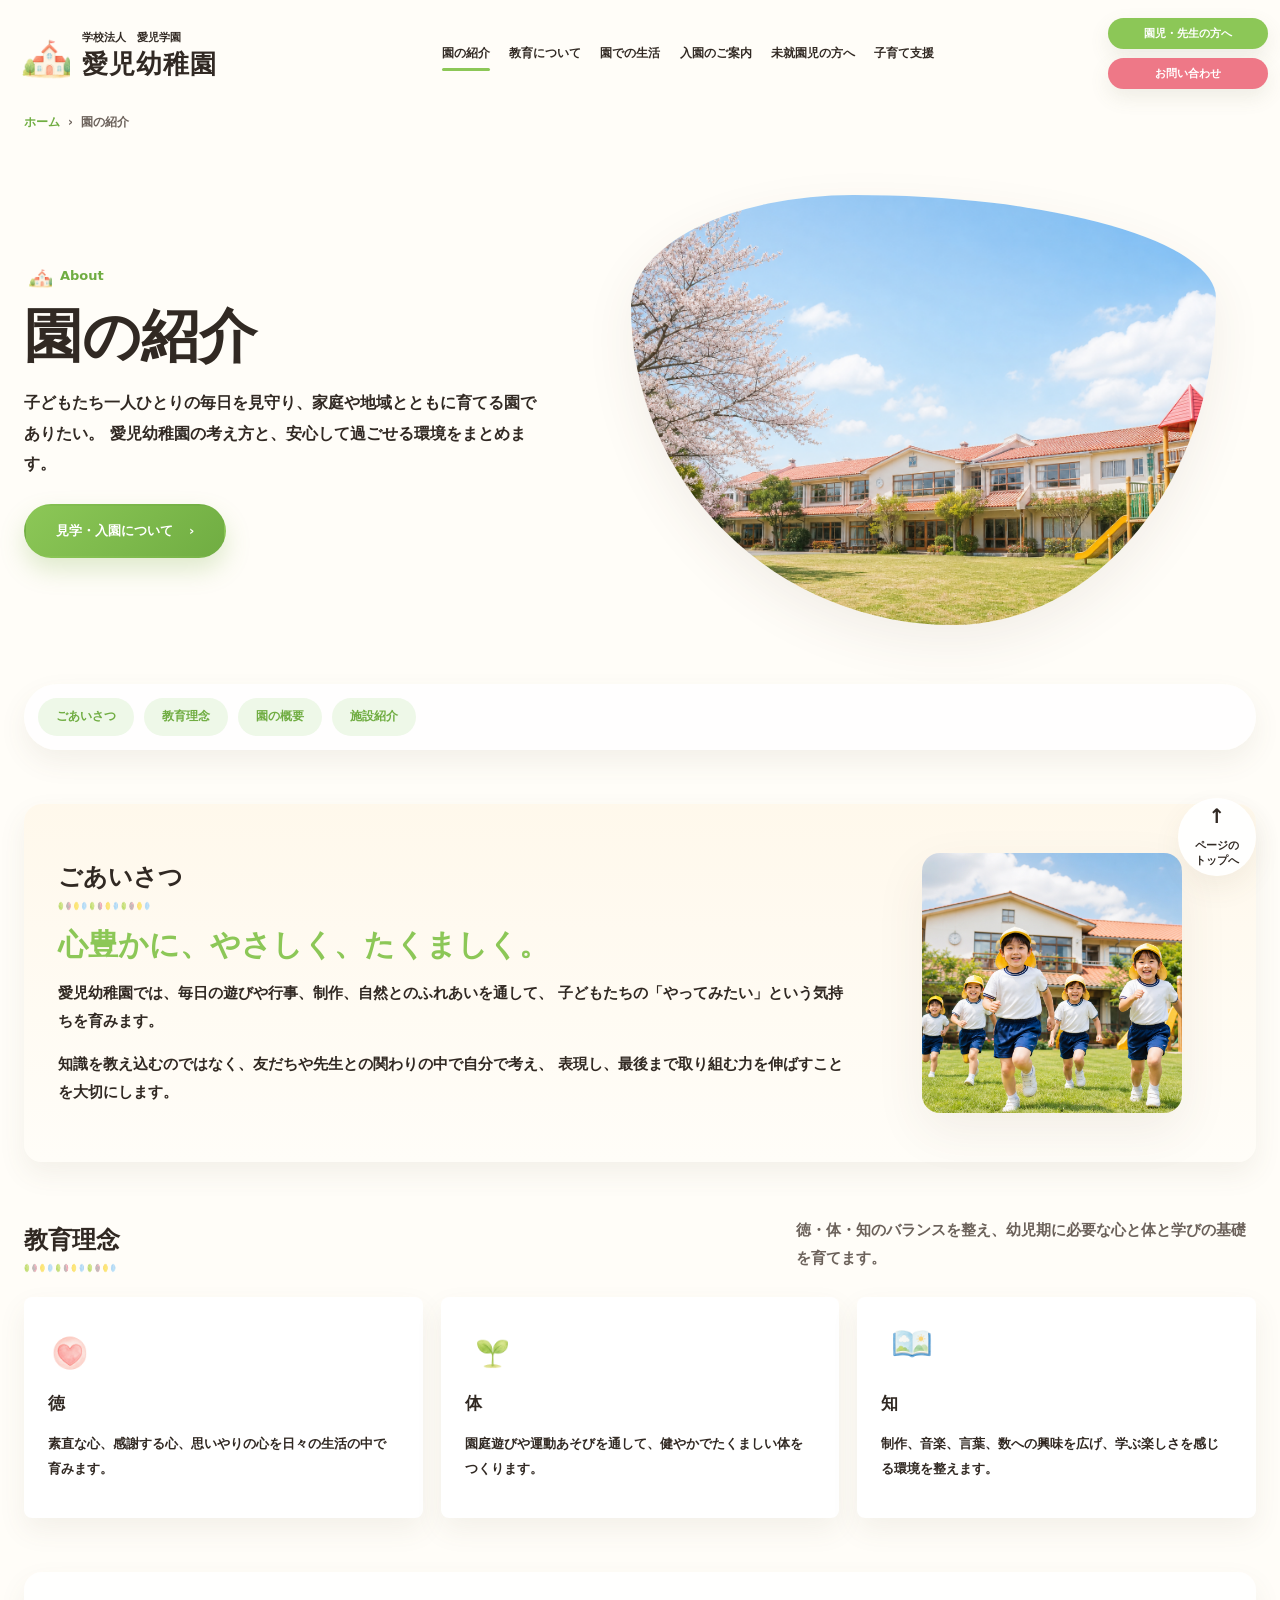
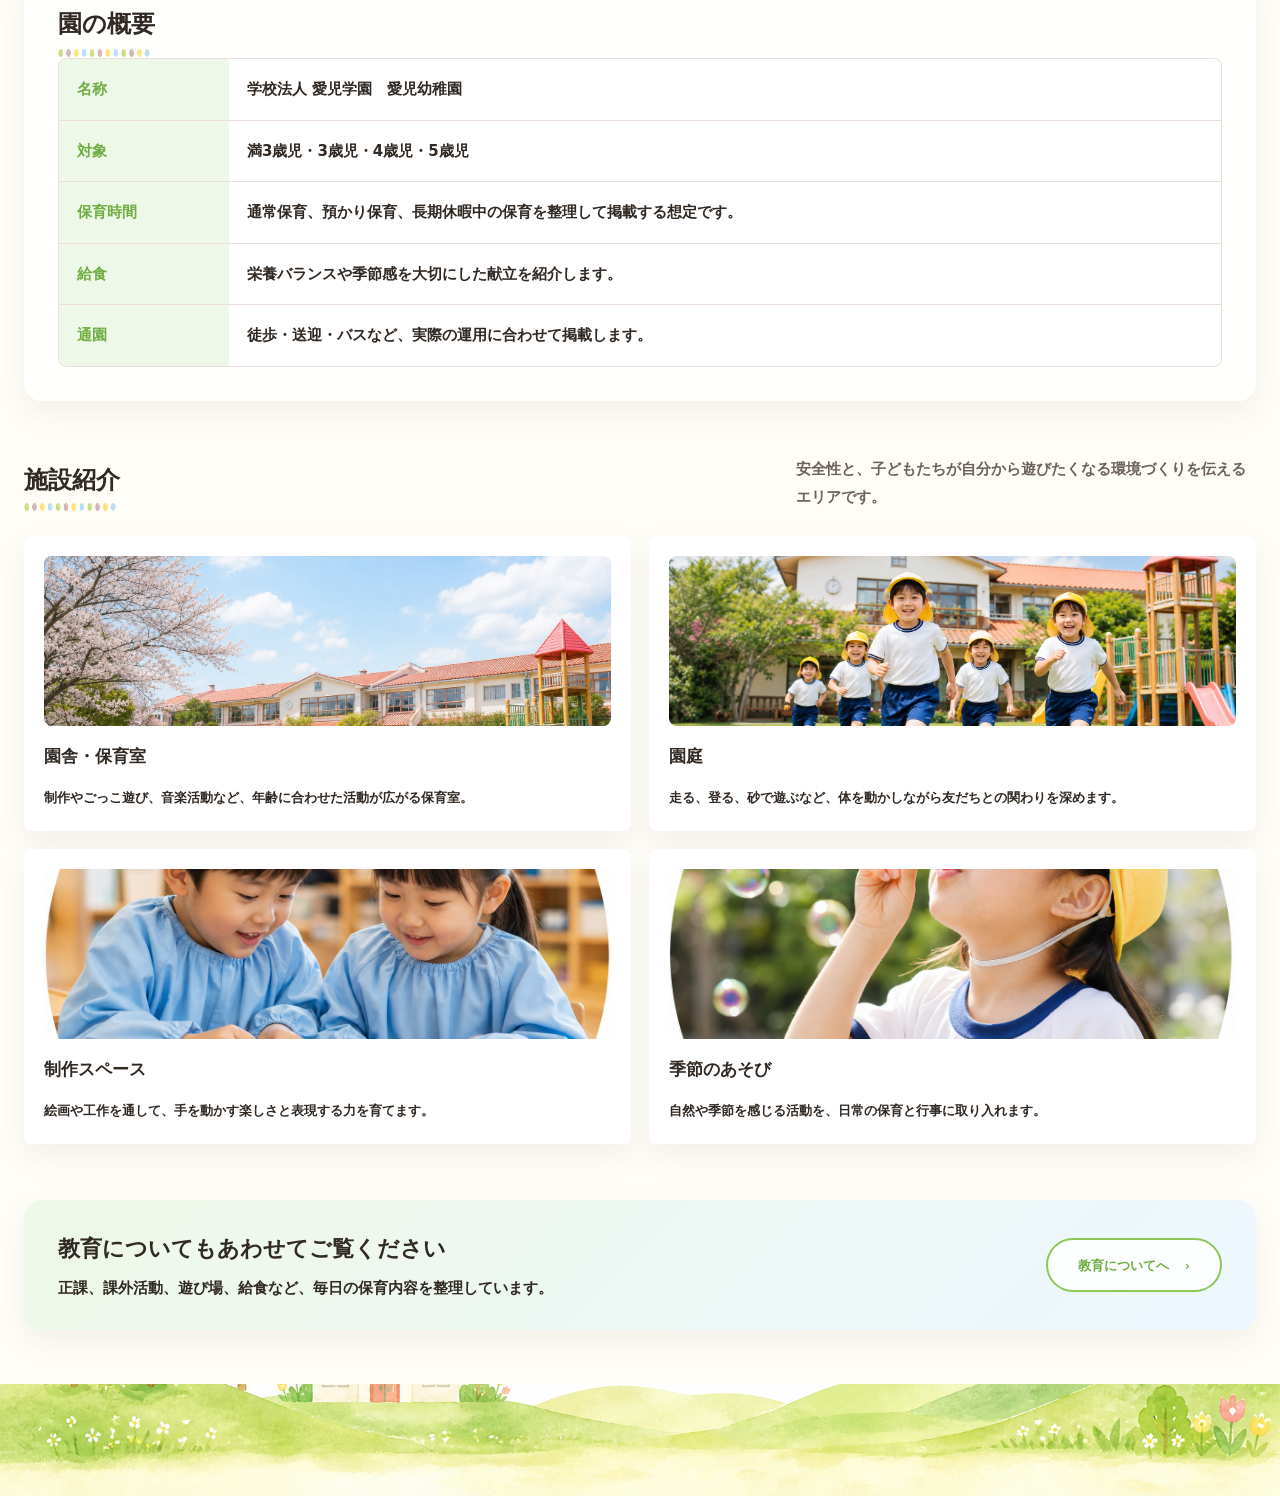
==== about.html @ ae755e87 "first commit" ====
<!doctype html>
<html lang="ja">
  <head>
    <meta charset="utf-8">
    <meta name="viewport" content="width=device-width, initial-scale=1">
    <title>園の紹介 | 愛児幼稚園</title>
    <meta name="description" content="愛児幼稚園の想い、教育理念、園の概要、施設をご紹介します。">
    <link rel="stylesheet" href="./style.css">
  </head>
  <body>
    <header class="site-header" data-header>
      <a class="brand" href="./index.html" aria-label="愛児幼稚園 トップ">
        <img class="brand__mark" src="./assets/images/icon-house.png" alt="" aria-hidden="true">
        <span class="brand__text">
          <span class="brand__eyebrow">学校法人　愛児学園</span>
          <span class="brand__name">愛児幼稚園</span>
        </span>
      </a>
      <button class="nav-toggle" type="button" aria-expanded="false" aria-controls="site-nav" data-nav-toggle>
        <span></span><span></span><span></span>
      </button>
      <nav class="site-nav" id="site-nav" aria-label="主なメニュー" data-nav>
        <a href="./about.html" aria-current="page">園の紹介</a>
        <a href="./concept.html">教育について</a>
        <a href="./annual.html">園での生活</a>
        <a href="./schedule.html">入園のご案内</a>
        <a href="./guide.html">未就園児の方へ</a>
        <a href="./index.html#support">子育て支援</a>
      </nav>
      <div class="header-actions">
        <a class="header-pill header-pill--green" href="#">園児・先生の方へ</a>
        <a class="header-pill header-pill--pink" href="./guide.html#contact">お問い合わせ</a>
      </div>
    </header>

    <main class="subpage-main">
      <nav class="breadcrumb" aria-label="パンくず">
        <a href="./index.html">ホーム</a><span>›</span><span>園の紹介</span>
      </nav>

      <section class="subpage-hero">
        <div class="subpage-hero__copy">
          <p class="eyebrow"><img src="./assets/images/icon-house.png" alt="" aria-hidden="true">About</p>
          <h1>園の紹介</h1>
          <p class="subpage-hero__lead">
            子どもたち一人ひとりの毎日を見守り、家庭や地域とともに育てる園でありたい。
            愛児幼稚園の考え方と、安心して過ごせる環境をまとめます。
          </p>
          <a class="button button--primary" href="./guide.html">見学・入園について<span aria-hidden="true">›</span></a>
        </div>
        <figure class="subpage-hero__visual">
          <img src="./assets/images/news-campus.png" alt="園舎と園庭のイメージ">
          <img class="subpage-hero__deco" src="./assets/images/deco-flower.png" alt="" aria-hidden="true">
        </figure>
      </section>

      <nav class="page-tabs" aria-label="ページ内メニュー">
        <a href="#message">ごあいさつ</a>
        <a href="#policy">教育理念</a>
        <a href="#overview">園の概要</a>
        <a href="#facility">施設紹介</a>
      </nav>

      <section class="page-section soft-panel cream-panel split-section" id="message">
        <div class="text-stack">
          <div class="section-heading section-heading--left">
            <h2>ごあいさつ</h2>
            <img class="heading-dots" src="./assets/images/heading-dots.png" alt="" aria-hidden="true">
          </div>
          <p class="section-lead">心豊かに、やさしく、たくましく。</p>
          <p>
            愛児幼稚園では、毎日の遊びや行事、制作、自然とのふれあいを通して、
            子どもたちの「やってみたい」という気持ちを育みます。
          </p>
          <p>
            知識を教え込むのではなく、友だちや先生との関わりの中で自分で考え、
            表現し、最後まで取り組む力を伸ばすことを大切にします。
          </p>
        </div>
        <figure class="photo-card">
          <img src="./assets/images/hero-children-running.png" alt="園庭で遊ぶ子どもたち">
        </figure>
      </section>

      <section class="page-section" id="policy">
        <div class="page-section__head">
          <div class="section-heading section-heading--left">
            <h2>教育理念</h2>
            <img class="heading-dots" src="./assets/images/heading-dots.png" alt="" aria-hidden="true">
          </div>
          <p>徳・体・知のバランスを整え、幼児期に必要な心と体と学びの基礎を育てます。</p>
        </div>
        <div class="value-grid">
          <article class="value-card">
            <img src="./assets/images/icon-heart.png" alt="" aria-hidden="true">
            <h3>徳</h3>
            <p>素直な心、感謝する心、思いやりの心を日々の生活の中で育みます。</p>
          </article>
          <article class="value-card">
            <img src="./assets/images/icon-sprout.png" alt="" aria-hidden="true">
            <h3>体</h3>
            <p>園庭遊びや運動あそびを通して、健やかでたくましい体をつくります。</p>
          </article>
          <article class="value-card">
            <img src="./assets/images/icon-book.png" alt="" aria-hidden="true">
            <h3>知</h3>
            <p>制作、音楽、言葉、数への興味を広げ、学ぶ楽しさを感じる環境を整えます。</p>
          </article>
        </div>
      </section>

      <section class="page-section soft-panel" id="overview">
        <div class="section-heading section-heading--left">
          <h2>園の概要</h2>
          <img class="heading-dots" src="./assets/images/heading-dots.png" alt="" aria-hidden="true">
        </div>
        <dl class="overview-list">
          <dt>名称</dt><dd>学校法人 愛児学園　愛児幼稚園</dd>
          <dt>対象</dt><dd>満3歳児・3歳児・4歳児・5歳児</dd>
          <dt>保育時間</dt><dd>通常保育、預かり保育、長期休暇中の保育を整理して掲載する想定です。</dd>
          <dt>給食</dt><dd>栄養バランスや季節感を大切にした献立を紹介します。</dd>
          <dt>通園</dt><dd>徒歩・送迎・バスなど、実際の運用に合わせて掲載します。</dd>
        </dl>
      </section>

      <section class="page-section" id="facility">
        <div class="page-section__head">
          <div class="section-heading section-heading--left">
            <h2>施設紹介</h2>
            <img class="heading-dots" src="./assets/images/heading-dots.png" alt="" aria-hidden="true">
          </div>
          <p>安全性と、子どもたちが自分から遊びたくなる環境づくりを伝えるエリアです。</p>
        </div>
        <div class="facility-grid">
          <article class="facility-card">
            <img src="./assets/images/news-campus.png" alt="園舎のイメージ">
            <h3>園舎・保育室</h3>
            <p>制作やごっこ遊び、音楽活動など、年齢に合わせた活動が広がる保育室。</p>
          </article>
          <article class="facility-card">
            <img src="./assets/images/hero-children-running.png" alt="園庭のイメージ">
            <h3>園庭</h3>
            <p>走る、登る、砂で遊ぶなど、体を動かしながら友だちとの関わりを深めます。</p>
          </article>
          <article class="facility-card">
            <img src="./assets/images/philosophy-craft-circle.png" alt="制作活動のイメージ">
            <h3>制作スペース</h3>
            <p>絵画や工作を通して、手を動かす楽しさと表現する力を育てます。</p>
          </article>
          <article class="facility-card">
            <img src="./assets/images/philosophy-bubbles-circle.png" alt="外遊びのイメージ">
            <h3>季節のあそび</h3>
            <p>自然や季節を感じる活動を、日常の保育と行事に取り入れます。</p>
          </article>
        </div>
      </section>

      <section class="page-cta">
        <div>
          <h2>教育についてもあわせてご覧ください</h2>
          <p>正課、課外活動、遊び場、給食など、毎日の保育内容を整理しています。</p>
        </div>
        <a class="button button--ghost" href="./concept.html">教育についてへ<span aria-hidden="true">›</span></a>
      </section>
    </main>

    <footer class="site-footer">
      <img src="./assets/images/footer-landscape.png" alt="" aria-hidden="true">
      <button class="to-top" type="button" data-to-top aria-label="ページのトップへ戻る">
        <span aria-hidden="true">↑</span>
        ページの<br>トップへ
      </button>
    </footer>
    <script src="./script.js"></script>
  </body>
</html>
---- style.css ----
:root {
  --font-sans: "Hiragino Maru Gothic ProN", "Yu Gothic", "YuGothic", "Noto Sans JP", system-ui, sans-serif;
  --color-ink: #312923;
  --color-hero-heading: #34435a;
  --color-muted: #6c625b;
  --color-line: #eadfda;
  --color-paper: #fffdf8;
  --color-cream: #fff8eb;
  --color-green: #8cc757;
  --color-green-deep: #70ad42;
  --color-green-soft: #eef8e8;
  --color-pink: #ee7887;
  --color-pink-deep: #ed6f79;
  --color-pink-soft: #fff0f2;
  --color-blue: #5ba0d5;
  --color-blue-soft: #edf7ff;
  --color-yellow: #f4b72f;
  --color-yellow-soft: #fff8dd;
  --shadow-soft: 0 18px 50px rgba(94, 69, 46, 0.08);
  --shadow-card: 0 12px 28px rgba(96, 83, 66, 0.08);
  --radius-card: 8px;
  --radius-panel: 18px;
  --container: 1240px;
  --header-container: 1360px;
  --page-gutter: clamp(32px, 6vw, 64px);
  --section-space: 64px;
  --hero-mask: url("data:image/svg+xml,%3Csvg xmlns='http://www.w3.org/2000/svg' viewBox='0 0 780 384' preserveAspectRatio='none'%3E%3Cpath fill='%23fff' d='M96 6 L780 0 L780 342 C672 382 624 312 492 340 C384 366 330 322 196 344 C150 351 112 340 100 300 C92 268 96 232 108 196 C126 136 80 58 96 6 Z'/%3E%3C/svg%3E");
  --news-photo-mask: url("data:image/svg+xml,%3Csvg xmlns='http://www.w3.org/2000/svg' viewBox='0 0 300 200' preserveAspectRatio='none'%3E%3Cpath fill='%23fff' d='M150 6 C246 6 294 36 294 100 C294 164 246 194 150 194 C54 194 6 164 6 100 C6 36 54 6 150 6 Z'/%3E%3C/svg%3E");
}

* {
  box-sizing: border-box;
}

html {
  scroll-behavior: smooth;
}

body {
  margin: 0;
  color: var(--color-ink);
  background: var(--color-paper);
  font-family: var(--font-sans);
  font-size: 15px;
  line-height: 1.9;
  letter-spacing: 0;
}

img {
  display: block;
  max-width: 100%;
}

a {
  color: inherit;
  text-decoration: none;
}

button,
input,
textarea,
select {
  font: inherit;
}

.site-header {
  position: sticky;
  top: 0;
  z-index: 20;
  display: grid;
  grid-template-columns: auto 1fr auto;
  align-items: center;
  gap: clamp(14px, 1.8vw, 30px);
  width: 100%;
  margin: 0;
  padding: 18px max(12px, calc((100% - var(--header-container)) / 2)) 10px;
  background: rgba(255, 253, 248, 0.92);
  backdrop-filter: blur(16px);
}

.brand {
  display: inline-flex;
  align-items: center;
  gap: 12px;
  min-width: clamp(218px, 20vw, 285px);
}

.brand__mark {
  flex: 0 0 58px;
  width: 58px;
  height: 58px;
  object-fit: contain;
}

.brand__text {
  display: grid;
  gap: 1px;
}

.brand__eyebrow {
  font-size: 11px;
  font-weight: 700;
}

.brand__name {
  font-size: clamp(26px, 2.05vw, 33px);
  font-weight: 900;
  letter-spacing: 0.04em;
  line-height: 1.08;
}

.site-nav {
  display: flex;
  justify-content: center;
  align-items: center;
  gap: clamp(10px, 1.5vw, 28px);
  font-size: clamp(11px, 0.9vw, 14px);
  font-weight: 800;
  white-space: nowrap;
}

.site-nav a {
  position: relative;
  padding: 8px 0;
}

.site-nav a::after {
  position: absolute;
  left: 0;
  bottom: 1px;
  width: 100%;
  height: 3px;
  border-radius: 999px;
  background: var(--color-green);
  content: "";
  opacity: 0;
  transform: translateY(5px);
  transition: opacity 0.2s ease, transform 0.2s ease;
}

.site-nav a:hover::after,
.site-nav a:focus-visible::after,
.site-nav a[aria-current="page"]::after {
  opacity: 1;
  transform: translateY(0);
}

.header-actions {
  display: grid;
  gap: 9px;
}

.header-pill {
  min-width: clamp(150px, 12.5vw, 174px);
  padding: 10px 18px;
  border-radius: 999px;
  color: #fff;
  font-size: clamp(11px, 0.84vw, 13px);
  font-weight: 900;
  line-height: 1;
  text-align: center;
  box-shadow: 0 8px 20px rgba(116, 113, 84, 0.12);
}

.header-pill--green {
  background: var(--color-green);
}

.header-pill--pink {
  background: var(--color-pink);
}

.nav-toggle {
  display: none;
  width: 44px;
  height: 44px;
  border: 0;
  border-radius: 999px;
  background: var(--color-green);
  cursor: pointer;
}

.nav-toggle span {
  display: block;
  width: 20px;
  height: 2px;
  margin: 4px auto;
  border-radius: 999px;
  background: #fff;
}

main {
  overflow: hidden;
}

.hero,
.important,
.news-panel,
.philosophy,
.features,
.link-cards,
.closing {
  width: min(var(--container), calc(100% - var(--page-gutter)));
  margin-inline: auto;
}

.hero {
  position: relative;
  min-height: clamp(360px, 37.5vw, 430px);
  padding: 0;
}

.hero::before {
  position: absolute;
  top: 0;
  bottom: 0;
  left: calc(50% - 50vw);
  z-index: 0;
  width: 100vw;
  background: var(--color-cream);
  content: "";
}

.hero__copy {
  position: absolute;
  left: clamp(30px, 3vw, 38px);
  top: clamp(58px, 7.5vw, 78px);
  z-index: 2;
  width: 300px;
  padding-left: 0;
}

.hero__kicker {
  margin: 0 0 4px;
  color: var(--color-pink);
  font-size: clamp(27px, 2.75vw, 35px);
  font-weight: 900;
  line-height: 1.25;
  letter-spacing: 0.01em;
  white-space: nowrap;
}

.hero__kicker-soft {
  color: var(--color-pink);
}

.hero__kicker-strong {
  color: var(--color-blue);
}

.hero h1 {
  margin: 0 0 20px;
  color: var(--color-hero-heading);
  font-size: clamp(29px, 3.05vw, 38px);
  font-weight: 900;
  line-height: 1.22;
  white-space: nowrap;
}

.hero__lead {
  margin: 0 0 18px;
  font-size: 13px;
  font-weight: 700;
  line-height: 1.9;
}

.hero__buttons {
  display: grid;
  gap: 13px;
  width: min(168px, 100%);
}

.hero__buttons .button {
  min-height: 38px;
  padding: 0 18px;
  font-size: 11px;
  gap: 10px;
}

.button {
  display: inline-flex;
  align-items: center;
  justify-content: center;
  gap: 16px;
  min-height: 54px;
  padding: 0 30px;
  border: 2px solid transparent;
  border-radius: 999px;
  font-size: 13px;
  font-weight: 900;
  line-height: 1;
  white-space: nowrap;
  transition: transform 0.2s ease, box-shadow 0.2s ease, background 0.2s ease;
}

.button:hover,
.button:focus-visible {
  transform: translateY(-2px);
}

.button--primary {
  color: #fff;
  background: linear-gradient(135deg, var(--color-green), var(--color-green-deep));
  box-shadow: 0 12px 24px rgba(126, 181, 75, 0.25);
}

.button--pink {
  color: #fff;
  background: linear-gradient(135deg, var(--color-pink), var(--color-pink-deep));
  box-shadow: 0 12px 24px rgba(238, 120, 135, 0.26);
}

.button--ghost {
  color: var(--color-green-deep);
  background: rgba(255, 255, 255, 0.86);
  border-color: var(--color-green);
}

.button--yellow {
  color: #fff;
  background: var(--color-yellow);
  box-shadow: 0 12px 24px rgba(244, 183, 47, 0.22);
}

.button--blue {
  color: #fff;
  background: var(--color-blue);
  box-shadow: 0 12px 24px rgba(91, 160, 213, 0.22);
}

.button--small {
  min-height: 41px;
  padding: 0 22px;
  font-size: 12px;
}

.hero__visual {
  position: absolute;
  top: 0;
  left: clamp(216px, 24%, 318px);
  right: calc((100vw - min(var(--container), calc(100vw - var(--page-gutter)))) / -2);
  z-index: 1;
  height: clamp(360px, 37.5vw, 430px);
  overflow: hidden;
  -webkit-mask-image: var(--hero-mask);
  mask-image: var(--hero-mask);
  -webkit-mask-size: 100% 100%;
  mask-size: 100% 100%;
  -webkit-mask-repeat: no-repeat;
  mask-repeat: no-repeat;
}

.hero__visual img {
  width: 100%;
  height: 100%;
  object-fit: cover;
  object-position: 51% 50%;
}

.deco {
  position: absolute;
  z-index: 2;
  display: block;
  object-fit: contain;
  pointer-events: none;
}

.deco--bird {
  left: 22px;
  top: 24px;
  width: 58px;
  height: 58px;
  transform: rotate(-14deg);
}

.deco-dot {
  width: 66px;
  height: 66px;
}

.deco-dot--cream {
  left: 246px;
  bottom: 24px;
}

.deco-leaf {
  left: -20px;
  bottom: 18px;
  width: 98px;
  height: 82px;
  transform: rotate(-18deg);
}

.deco-flower--hero {
  left: 286px;
  bottom: 42px;
  width: 58px;
  height: 58px;
}

.important {
  display: grid;
  grid-template-columns: 260px minmax(0, 1fr) 160px;
  align-items: center;
  min-height: 82px;
  margin-top: 46px;
  padding: 0 22px 0 0;
  border-radius: 22px;
  background:
    linear-gradient(90deg, rgba(255, 229, 231, 0.96), rgba(255, 247, 246, 0.88)),
    #fff;
  box-shadow: 0 14px 34px rgba(238, 120, 135, 0.09);
}

.important__label {
  display: flex;
  align-items: center;
  justify-content: center;
  gap: 14px;
  align-self: stretch;
  min-height: 82px;
  border-radius: 22px;
  color: #fff;
  background: linear-gradient(135deg, var(--color-pink), var(--color-pink-deep));
  font-size: 18px;
  font-weight: 900;
}

.important__bell {
  width: 48px;
  height: 48px;
  object-fit: contain;
  filter: brightness(0) invert(1);
}

.important__body {
  padding: 0 34px;
}

.important__title {
  display: flex;
  gap: 14px;
  align-items: center;
  margin: 0 0 2px;
  font-size: 16px;
  font-weight: 900;
}

.important__tag {
  display: inline-flex;
  align-items: center;
  justify-content: center;
  min-width: 54px;
  min-height: 25px;
  padding: 0 12px;
  border-radius: 4px;
  color: #fff;
  background: var(--color-pink);
  font-size: 12px;
}

.important__body p:last-child {
  margin: 0;
  font-size: 13px;
  font-weight: 700;
}

.important__more {
  display: inline-flex;
  align-items: center;
  justify-content: center;
  justify-self: end;
  gap: 16px;
  min-width: 150px;
  min-height: 45px;
  padding: 0 18px;
  border: 2px solid #f39aaa;
  border-radius: 999px;
  color: var(--color-pink);
  background: #fff9f9;
  font-size: 13px;
  font-weight: 900;
  cursor: pointer;
}

.important__more span {
  display: grid;
  place-items: center;
  width: 25px;
  height: 25px;
  border: 1px solid currentColor;
  border-radius: 50%;
  font-size: 18px;
  line-height: 1;
}

.news-panel {
  display: grid;
  grid-template-columns: 310px 1fr;
  gap: 30px;
  margin-top: 58px;
  padding: 32px 26px 30px;
  border: 1px solid var(--color-line);
  border-radius: var(--radius-panel);
  background: rgba(255, 255, 255, 0.84);
  box-shadow: 0 12px 30px rgba(113, 88, 66, 0.04);
}

.section-heading {
  display: grid;
  gap: 6px;
}

.section-heading h2 {
  margin: 0;
  font-size: 24px;
  font-weight: 900;
  line-height: 1.35;
}

.heading-dots {
  display: block;
  width: 92px;
  height: 10px;
  object-fit: fill;
}

.section-heading--center {
  justify-items: center;
  text-align: center;
}

.heading-sprout {
  width: 32px;
  height: 32px;
  margin-top: -2px;
  object-fit: contain;
}

.section-heading--inline {
  display: flex;
  align-items: center;
  gap: 12px;
}

.blob-photo {
  margin: 18px 0 0;
  overflow: hidden;
  border-radius: 43% 57% 48% 52% / 22% 33% 67% 78%;
}

.blob-photo--small {
  height: 138px;
}

.blob-photo img {
  width: 100%;
  height: 100%;
  object-fit: cover;
}

.news-panel__media .blob-photo {
  height: 196px;
  border-radius: 0;
  -webkit-mask-image: var(--news-photo-mask);
  mask-image: var(--news-photo-mask);
  -webkit-mask-size: 100% 100%;
  mask-size: 100% 100%;
  -webkit-mask-repeat: no-repeat;
  mask-repeat: no-repeat;
}

.news-list {
  display: grid;
  align-content: start;
  padding-top: 0;
}

.news-row {
  display: grid;
  grid-template-columns: 84px 70px minmax(0, 1fr) 16px;
  align-items: center;
  gap: 10px;
  min-height: 33px;
  border-bottom: 1px solid var(--color-line);
  font-size: 12.5px;
  font-weight: 800;
}

.news-row time {
  color: var(--color-muted);
  font-size: 12px;
}

.news-row b {
  color: var(--color-yellow);
  font-size: 23px;
  font-weight: 400;
}

.news-row > span:not(.tag) {
  overflow: hidden;
  text-overflow: ellipsis;
  white-space: nowrap;
}

.tag {
  display: inline-flex;
  justify-content: center;
  min-width: 66px;
  padding: 2px 9px;
  border-radius: 999px;
  color: #fff;
  font-size: 10px;
  font-weight: 900;
  line-height: 1.35;
}

.tag--green {
  background: var(--color-green);
}

.tag--pink {
  background: var(--color-pink);
}

.tag--blue {
  background: var(--color-blue);
}

.tag--yellow {
  background: var(--color-yellow);
}

.news-list__button {
  width: 230px;
  min-height: 36px;
  margin-top: 8px;
  justify-self: end;
}

.philosophy {
  position: relative;
  display: grid;
  grid-template-columns: 1fr 1.08fr;
  gap: 24px;
  margin-top: 48px;
  padding: 0 30px;
}

.story-band {
  position: relative;
  width: min(1160px, calc(100% - clamp(48px, 9vw, 96px)));
  margin: 78px auto 0;
  padding: 0 0 18px;
  border-radius: 84px 84px 72px 72px;
  background: linear-gradient(180deg, rgba(255, 251, 242, 0.98) 0%, rgba(255, 248, 232, 0.96) 48%, rgba(250, 251, 233, 0.98) 100%);
  overflow: hidden;
}

.story-band::after {
  position: absolute;
  right: 0;
  bottom: 0;
  left: 0;
  z-index: 0;
  height: 248px;
  border-radius: 96px 96px 72px 72px;
  background: linear-gradient(180deg, rgba(247, 251, 235, 0.48), rgba(238, 249, 220, 0.7));
  content: "";
}

.story-band .philosophy,
.story-band .features {
  position: relative;
  z-index: 1;
}

.story-band .philosophy {
  width: min(var(--container), calc(100% - 40px));
  margin-top: 0;
  padding: 18px 30px 0;
}

.story-band .features {
  width: 100%;
  margin-top: 0;
  padding: 10px 46px 0;
  background: transparent;
}

.story-band__deco {
  position: absolute;
  display: block;
  object-fit: contain;
  pointer-events: none;
  opacity: 0.95;
}

.story-band__deco--tree {
  z-index: 0;
}

.story-band__deco--tree-a {
  left: -40px;
  top: 178px;
  width: 114px;
  height: auto;
}

.story-band__deco--tree-b {
  right: 34px;
  top: 48px;
  width: 78px;
  height: auto;
}

.story-band__deco--tree-c {
  right: -30px;
  bottom: 72px;
  width: 112px;
  height: auto;
}

.story-band__deco--sprinkles {
  right: 170px;
  top: 38px;
  width: 76px;
  height: 76px;
}

.story-band__deco--flower {
  left: 6px;
  bottom: 142px;
  width: 58px;
  height: 58px;
}

.story-band__deco--flower2 {
  right: 8px;
  bottom: 116px;
  width: 50px;
  height: 50px;
  transform: scaleX(-1);
  opacity: 0.85;
}

.story-band__deco--house {
  left: 430px;
  top: 120px;
  width: 50px;
  height: 50px;
}

.philosophy__copy {
  max-width: 372px;
}

.section-lead {
  margin: 12px 0 8px;
  color: var(--color-green);
  font-size: clamp(23px, 2.55vw, 30px);
  font-weight: 900;
  line-height: 1.34;
}

.philosophy__copy p:not(.section-lead) {
  margin: 0 0 4px;
  font-size: 11.5px;
  font-weight: 700;
  line-height: 1.62;
}

.philosophy__copy .button {
  margin-top: 7px;
  min-width: 190px;
  min-height: 36px;
  padding: 0 22px;
  font-size: 11px;
}

.philosophy__photos {
  position: relative;
  min-height: 226px;
}

.round-photo {
  position: absolute;
  overflow: hidden;
  margin: 0;
  border-radius: 50%;
  box-shadow: var(--shadow-soft);
}

.round-photo img {
  width: 100%;
  height: 100%;
  object-fit: cover;
}

.round-photo--large {
  left: 6px;
  top: 0;
  width: 210px;
  height: 210px;
}

.round-photo--small {
  right: 44px;
  top: 88px;
  width: 130px;
  height: 130px;
}

.deco--house {
  left: -92px;
  top: 124px;
  width: 46px;
  height: 46px;
}

.deco-flower {
  width: 72px;
  height: 72px;
}

.deco-flower--one {
  left: -86px;
  bottom: 24px;
}

.deco-flower--two {
  right: 174px;
  bottom: 16px;
  top: auto;
  transform: scale(0.58);
}

.deco-sprinkles {
  right: 244px;
  top: 42px;
  width: 82px;
  height: 82px;
}

.features {
  position: relative;
  margin-top: -118px;
  padding: 0 14px 8px;
  border-radius: 80px;
  background: transparent;
}

.story-band .features .section-heading {
  display: grid;
  grid-template-columns: auto auto;
  justify-content: center;
  align-items: center;
  gap: 1px 7px;
}

.story-band .features .section-heading h2 {
  font-size: 20px;
  line-height: 1.2;
}

.story-band .features .heading-sprout {
  width: 22px;
  height: 22px;
  margin-top: -2px;
}

.story-band .features .heading-dots--feature {
  grid-column: 1 / -1;
  justify-self: center;
  width: 76px;
  height: 8px;
  margin-top: 0;
}

.feature-grid {
  display: grid;
  grid-template-columns: repeat(4, 1fr);
  gap: 10px;
  margin-top: 10px;
}

.feature-card {
  min-height: 146px;
  padding: 16px 18px 10px;
  border-radius: 12px;
  background: rgba(255, 255, 255, 0.91);
  box-shadow: 0 12px 30px rgba(109, 92, 67, 0.05);
  text-align: center;
}

.feature-card__icon {
  width: 38px;
  height: 38px;
  margin: 0 auto 7px;
}

.feature-card h3 {
  margin: 0 0 7px;
  font-size: 12.5px;
  font-weight: 900;
}

.feature-card p {
  margin: 0;
  font-size: 10px;
  font-weight: 700;
  line-height: 1.65;
}

.mini-circle {
  display: grid;
  place-items: center;
  width: 25px;
  height: 25px;
  margin: 7px auto 0;
  border-radius: 50%;
  color: #fff;
  font-size: 20px;
  line-height: 1;
}

.mini-circle--green {
  background: var(--color-green);
}

.mini-circle--pink {
  background: var(--color-pink);
}

.mini-circle--blue {
  background: var(--color-blue);
}

.mini-circle--yellow {
  background: var(--color-yellow);
}

.link-cards {
  position: relative;
  display: grid;
  grid-template-columns: repeat(3, 1fr);
  gap: 18px;
  margin-top: 72px;
}

.link-card {
  display: grid;
  grid-template-columns: 1fr 110px;
  gap: 12px;
  min-height: 150px;
  padding: 18px 12px 16px 20px;
  border-radius: var(--radius-card);
  overflow: hidden;
  box-shadow: var(--shadow-card);
}

.link-card--green {
  background: linear-gradient(135deg, #f0fae9, #e8f7df);
}

.link-card--pink {
  background: linear-gradient(135deg, #fff0f2, #ffe3e7);
}

.link-card--yellow {
  background: linear-gradient(135deg, #fff8df, #fff2c2);
}

.link-card--blue {
  background: linear-gradient(135deg, #edf8ff, #dff2ff);
}

.link-card h2 {
  margin: 0 0 8px;
  color: var(--color-green-deep);
  font-size: 21px;
  font-weight: 900;
  line-height: 1.45;
}

.link-card--yellow h2 {
  color: #e9a60f;
}

.link-card--blue h2 {
  color: var(--color-blue);
}

.link-card--pink h2 {
  color: var(--color-pink-deep);
}

.link-card p {
  margin: 0 0 10px;
  font-size: 12px;
  font-weight: 800;
}

.link-card img {
  align-self: center;
  width: 110px;
  height: 110px;
  border-radius: 12px;
  object-fit: cover;
}

.deco-card-bird {
  position: absolute;
  right: -36px;
  bottom: -28px;
  width: 76px;
  height: 76px;
  transform: rotate(16deg);
}

.closing {
  margin-top: 64px;
  padding: 32px 20px 24px;
  text-align: center;
}

.closing h2 {
  margin: 0 0 8px;
  font-size: 22px;
  font-weight: 900;
}

.closing p {
  margin: 0;
  font-weight: 700;
}

.site-footer {
  position: relative;
  min-height: 105px;
  margin-top: 4px;
  overflow: hidden;
}

.site-footer img {
  width: 100%;
  height: 112px;
  min-height: 0;
  object-fit: cover;
  object-position: center bottom;
}

.to-top {
  position: fixed;
  right: 24px;
  bottom: 24px;
  z-index: 15;
  display: grid;
  place-items: center;
  width: 78px;
  height: 78px;
  border: 0;
  border-radius: 50%;
  color: var(--color-ink);
  background: rgba(255, 255, 255, 0.92);
  box-shadow: var(--shadow-card);
  font-size: 11px;
  font-weight: 900;
  line-height: 1.35;
  cursor: pointer;
}

.to-top span {
  font-size: 20px;
  line-height: 1;
}

.section-anchor {
  scroll-margin-top: 110px;
}

.system-page {
  background: var(--color-paper);
}

.system-main {
  width: min(var(--container), calc(100% - 48px));
  margin: 0 auto;
  padding: 46px 0 90px;
}

.system-hero {
  padding: 56px 0 44px;
  border-bottom: 1px solid var(--color-line);
}

.system-hero h1 {
  margin: 0 0 14px;
  font-size: clamp(34px, 5vw, 58px);
  line-height: 1.2;
}

.system-hero p {
  max-width: 710px;
  margin: 0;
  font-weight: 700;
}

.system-section {
  padding: 42px 0;
  border-bottom: 1px solid var(--color-line);
}

.system-section h2 {
  margin: 0 0 22px;
  font-size: 25px;
}

.token-grid {
  display: grid;
  grid-template-columns: repeat(5, 1fr);
  gap: 14px;
}

.token {
  min-height: 118px;
  padding: 14px;
  border-radius: var(--radius-card);
  background: #fff;
  box-shadow: var(--shadow-card);
  font-size: 12px;
  font-weight: 900;
}

.token span {
  display: block;
  height: 48px;
  margin-bottom: 12px;
  border-radius: 6px;
}

.component-row {
  display: flex;
  flex-wrap: wrap;
  gap: 16px;
  align-items: center;
}

.sample-subpage {
  display: grid;
  grid-template-columns: 0.9fr 1.1fr;
  gap: 28px;
  padding: 32px;
  border-radius: var(--radius-panel);
  background: var(--color-cream);
}

.sample-subpage h3 {
  margin: 0 0 10px;
  font-size: 30px;
}

.sample-subpage p {
  margin: 0 0 20px;
  font-weight: 700;
}

.subpage-main {
  padding-bottom: 50px;
}

.subpage-hero,
.breadcrumb,
.page-tabs,
.page-section,
.page-cta {
  width: min(var(--container), calc(100% - 48px));
  margin-inline: auto;
}

.subpage-hero {
  display: grid;
  grid-template-columns: minmax(310px, 0.88fr) minmax(420px, 1.12fr);
  gap: 44px;
  align-items: center;
  padding: 46px 0 22px;
}

.subpage-hero__copy {
  position: relative;
  z-index: 1;
}

.eyebrow {
  display: inline-flex;
  align-items: center;
  gap: 8px;
  margin: 0 0 12px;
  color: var(--color-green-deep);
  font-size: 13px;
  font-weight: 900;
}

.eyebrow img {
  width: 28px;
  height: 28px;
  object-fit: contain;
}

.subpage-hero h1 {
  margin: 0 0 16px;
  font-size: clamp(34px, 4.5vw, 58px);
  font-weight: 900;
  line-height: 1.22;
}

.subpage-hero__lead {
  margin: 0 0 24px;
  font-size: 16px;
  font-weight: 800;
}

.subpage-hero__visual {
  position: relative;
  height: clamp(300px, 36vw, 430px);
  overflow: hidden;
  border-radius: 38% 62% 45% 55% / 26% 24% 76% 74%;
  box-shadow: var(--shadow-soft);
}

.subpage-hero__visual img {
  width: 100%;
  height: 100%;
  object-fit: cover;
}

.subpage-hero__deco {
  position: absolute;
  right: 18px;
  bottom: 16px;
  width: 78px;
  height: 78px;
  object-fit: contain;
}

.subpage-hero__visual .subpage-hero__deco {
  width: 78px;
  height: 78px;
}

.breadcrumb {
  display: flex;
  flex-wrap: wrap;
  gap: 8px;
  align-items: center;
  margin-top: 12px;
  color: var(--color-muted);
  font-size: 12px;
  font-weight: 800;
}

.breadcrumb a {
  color: var(--color-green-deep);
}

.page-tabs {
  display: flex;
  flex-wrap: wrap;
  gap: 10px;
  margin-top: 22px;
  padding: 14px;
  border-radius: 999px;
  background: rgba(255, 255, 255, 0.82);
  box-shadow: var(--shadow-card);
}

.page-tabs a {
  display: inline-flex;
  align-items: center;
  min-height: 38px;
  padding: 0 18px;
  border-radius: 999px;
  color: var(--color-green-deep);
  background: var(--color-green-soft);
  font-size: 12px;
  font-weight: 900;
}

.page-section {
  margin-top: 54px;
}

.page-section__head {
  display: flex;
  justify-content: space-between;
  gap: 24px;
  align-items: end;
  margin-bottom: 24px;
}

.page-section__head p {
  max-width: 460px;
  margin: 0;
  color: var(--color-muted);
  font-weight: 800;
}

.soft-panel {
  padding: 34px;
  border-radius: var(--radius-panel);
  background: rgba(255, 255, 255, 0.86);
  box-shadow: var(--shadow-card);
}

.cream-panel {
  background:
    linear-gradient(180deg, rgba(255, 248, 235, 0.94), rgba(255, 253, 248, 0.9));
}

.split-section {
  display: grid;
  grid-template-columns: minmax(0, 1fr) 340px;
  gap: 32px;
  align-items: center;
}

.text-stack {
  display: grid;
  gap: 14px;
}

.text-stack h2,
.text-stack h3,
.soft-panel h2,
.soft-panel h3 {
  margin: 0;
  font-weight: 900;
  line-height: 1.5;
}

.text-stack p,
.soft-panel p {
  margin: 0;
  font-weight: 700;
}

.photo-card {
  overflow: hidden;
  border-radius: var(--radius-panel);
  box-shadow: var(--shadow-soft);
}

.photo-card img {
  width: 100%;
  height: 260px;
  object-fit: cover;
}

.value-grid {
  display: grid;
  grid-template-columns: repeat(3, 1fr);
  gap: 18px;
}

.value-card {
  min-height: 200px;
  padding: 24px;
  border-radius: var(--radius-card);
  background: #fff;
  box-shadow: var(--shadow-card);
}

.value-card img {
  width: 52px;
  height: 52px;
  margin-bottom: 14px;
  object-fit: contain;
}

.value-card h3 {
  margin: 0 0 10px;
  font-size: 17px;
  font-weight: 900;
}

.value-card p,
.value-card li {
  font-size: 13px;
  font-weight: 700;
}

.value-card ul {
  display: grid;
  gap: 6px;
  margin: 0;
  padding-left: 1.2em;
}

.overview-list {
  display: grid;
  grid-template-columns: 170px 1fr;
  margin: 0;
  overflow: hidden;
  border: 1px solid var(--color-line);
  border-radius: var(--radius-card);
  background: #fff;
}

.overview-list dt,
.overview-list dd {
  margin: 0;
  padding: 16px 18px;
  border-bottom: 1px solid var(--color-line);
  font-weight: 800;
}

.overview-list dt {
  color: var(--color-green-deep);
  background: var(--color-green-soft);
}

.overview-list dt:last-of-type,
.overview-list dd:last-of-type {
  border-bottom: 0;
}

.facility-grid,
.lesson-grid,
.event-grid {
  display: grid;
  grid-template-columns: repeat(2, 1fr);
  gap: 18px;
}

.facility-card,
.lesson-card,
.event-card {
  display: grid;
  gap: 14px;
  padding: 20px;
  border-radius: var(--radius-card);
  background: #fff;
  box-shadow: var(--shadow-card);
}

.facility-card img,
.lesson-card img {
  width: 100%;
  height: 170px;
  border-radius: 8px;
  object-fit: cover;
}

.facility-card h3,
.lesson-card h3,
.event-card h3 {
  margin: 0;
  font-size: 17px;
  font-weight: 900;
}

.facility-card p,
.lesson-card p,
.event-card p {
  margin: 0;
  font-size: 13px;
  font-weight: 700;
}

.month-grid {
  display: grid;
  grid-template-columns: repeat(4, 1fr);
  gap: 14px;
}

.month-card {
  padding: 20px;
  border-radius: var(--radius-card);
  background: #fff;
  box-shadow: var(--shadow-card);
}

.month-card h3 {
  margin: 0 0 10px;
  color: var(--color-green-deep);
  font-size: 24px;
  font-weight: 900;
}

.month-card ul {
  display: grid;
  gap: 5px;
  margin: 0;
  padding-left: 1.1em;
  font-size: 13px;
  font-weight: 800;
}

.schedule-track {
  display: grid;
  gap: 16px;
}

.schedule-step {
  display: grid;
  grid-template-columns: 110px 1fr 190px;
  gap: 20px;
  align-items: center;
  padding: 20px;
  border-radius: var(--radius-card);
  background: #fff;
  box-shadow: var(--shadow-card);
}

.schedule-time {
  color: var(--color-blue);
  font-size: 22px;
  font-weight: 900;
}

.schedule-step h3 {
  margin: 0 0 4px;
  font-size: 17px;
  font-weight: 900;
}

.schedule-step p {
  margin: 0;
  font-size: 13px;
  font-weight: 700;
}

.schedule-step img {
  width: 190px;
  height: 118px;
  border-radius: 8px;
  object-fit: cover;
}

.guide-flow {
  counter-reset: guide;
  display: grid;
  gap: 16px;
}

.guide-flow__item {
  position: relative;
  padding: 22px 24px 22px 76px;
  border-radius: var(--radius-card);
  background: #fff;
  box-shadow: var(--shadow-card);
}

.guide-flow__item::before {
  position: absolute;
  left: 22px;
  top: 22px;
  display: grid;
  place-items: center;
  width: 36px;
  height: 36px;
  border-radius: 50%;
  color: #fff;
  background: var(--color-green);
  font-size: 15px;
  font-weight: 900;
  counter-increment: guide;
  content: counter(guide);
}

.guide-flow__item h3 {
  margin: 0 0 6px;
  font-size: 17px;
  font-weight: 900;
}

.guide-flow__item p {
  margin: 0;
  font-weight: 700;
}

.page-cta {
  display: grid;
  grid-template-columns: 1fr auto;
  gap: 24px;
  align-items: center;
  margin-top: 56px;
  padding: 28px 34px;
  border-radius: var(--radius-panel);
  background: linear-gradient(135deg, var(--color-green-soft), var(--color-blue-soft));
  box-shadow: var(--shadow-card);
}

.page-cta h2 {
  margin: 0 0 4px;
  font-size: 22px;
  font-weight: 900;
}

.page-cta p {
  margin: 0;
  font-weight: 700;
}

@media (max-width: 900px) and (min-width: 761px) {
  .site-header {
    gap: 12px;
    padding-inline: 8px;
  }

  .brand {
    min-width: 176px;
    gap: 8px;
  }

  .brand__mark {
    flex-basis: 48px;
    width: 48px;
    height: 48px;
  }

  .brand__eyebrow {
    font-size: 10px;
  }

  .brand__name {
    font-size: 23px;
  }

  .site-nav {
    gap: 7px;
    font-size: 10.5px;
  }

  .header-pill {
    min-width: 118px;
    padding: 8px 10px;
    font-size: 10px;
  }

  .important {
    grid-template-columns: 240px minmax(0, 1fr) 150px;
  }

  .important__body {
    padding: 0 20px;
  }

  .important__title {
    gap: 10px;
    font-size: 14px;
  }

  .link-cards {
    gap: 16px;
  }

  .link-card {
    grid-template-columns: 1fr 96px;
    gap: 10px;
    min-height: 145px;
    padding: 18px 12px 16px 18px;
  }

  .link-card h2 {
    margin-bottom: 8px;
    font-size: 19px;
    line-height: 1.35;
  }

  .link-card p {
    margin-bottom: 10px;
    font-size: 12px;
  }

  .link-card img {
    width: 88px;
    height: 88px;
    border-radius: 10px;
  }

  .link-card .button--small {
    min-height: 35px;
    padding: 0 12px;
    font-size: 11px;
  }
}

@media (max-width: 760px) {
  .site-header {
    grid-template-columns: auto auto;
  }

  .nav-toggle {
    display: block;
    justify-self: end;
  }

  .site-nav,
  .header-actions {
    display: none;
  }

  .site-header.is-open .site-nav,
  .site-header.is-open .header-actions {
    display: grid;
    grid-column: 1 / -1;
    justify-items: start;
    width: 100%;
    padding: 20px;
    border-radius: var(--radius-panel);
    background: #fff;
    box-shadow: var(--shadow-card);
  }

  .site-header.is-open .site-nav {
    gap: 10px;
  }

  .site-header.is-open .header-actions {
    grid-template-columns: repeat(2, minmax(150px, 1fr));
    margin-top: -18px;
  }

  .hero {
    display: grid;
    grid-template-columns: 1fr;
    gap: 28px;
    min-height: 0;
    padding-top: 20px;
  }

  .hero::before {
    display: none;
  }

  .hero__copy {
    position: relative;
    left: auto;
    top: auto;
    width: auto;
    padding-left: 0;
  }

  .hero__buttons {
    gap: 16px;
    width: min(245px, 100%);
  }

  .hero__buttons .button {
    min-height: 54px;
    padding: 0 30px;
    font-size: 13px;
    gap: 16px;
  }

  .hero__visual {
    position: relative;
    left: auto;
    right: auto;
    top: auto;
    margin-right: 0;
  }

  .important,
  .news-panel,
  .philosophy,
  .feature-grid,
  .link-cards,
  .sample-subpage,
  .story-band .philosophy,
  .story-band .features,
  .subpage-hero,
  .split-section,
  .value-grid,
  .facility-grid,
  .lesson-grid,
  .event-grid,
  .page-cta {
    grid-template-columns: 1fr;
  }

  .month-grid {
    grid-template-columns: repeat(2, 1fr);
  }

  .schedule-step {
    grid-template-columns: 90px 1fr;
  }

  .schedule-step img {
    grid-column: 1 / -1;
    width: 100%;
    height: 180px;
  }

  .important {
    gap: 16px;
    padding: 0 18px 18px;
  }

  .important__body {
    padding: 0;
  }

  .important__label {
    min-height: 72px;
    border-radius: var(--radius-panel) var(--radius-panel) 999px 999px;
  }

  .important__more {
    justify-self: start;
  }

  .feature-grid {
    grid-template-columns: repeat(2, 1fr);
  }

  .philosophy__photos {
    min-height: 360px;
  }

  .link-card {
    grid-template-columns: 1fr 160px;
  }
}

@media (max-width: 720px) {
  :root {
    --section-space: 48px;
  }

  body {
    font-size: 14px;
  }

  .hero,
  .important,
  .news-panel,
  .philosophy,
  .features,
  .story-band,
  .link-cards,
  .closing,
  .system-main,
  .subpage-hero,
  .breadcrumb,
  .page-tabs,
  .page-section,
  .page-cta {
    width: min(100% - 28px, var(--container));
  }

  .site-header {
    width: 100%;
    padding-inline: 14px;
    padding-top: 16px;
    gap: 14px;
  }

  .brand {
    min-width: 0;
  }

  .brand__mark {
    width: 42px;
    height: 42px;
    flex-basis: 42px;
  }

  .brand__eyebrow {
    font-size: 9px;
  }

  .brand__name {
    font-size: 21px;
  }

  .hero {
    min-height: 0;
  }

  .subpage-hero {
    gap: 26px;
    padding-top: 28px;
  }

  .subpage-hero__lead {
    font-size: 14px;
  }

  .subpage-hero__visual {
    height: 300px;
  }

  .page-tabs {
    border-radius: var(--radius-panel);
  }

  .page-tabs a {
    flex: 1 1 auto;
    justify-content: center;
  }

  .page-section {
    margin-top: 42px;
  }

  .page-section__head {
    display: grid;
    gap: 12px;
    align-items: start;
  }

  .soft-panel {
    padding: 24px 18px;
  }

  .overview-list {
    grid-template-columns: 1fr;
  }

  .overview-list dt {
    border-bottom: 0;
  }

  .overview-list dd:last-of-type {
    border-bottom: 0;
  }

  .month-grid {
    grid-template-columns: 1fr;
  }

  .schedule-step {
    grid-template-columns: 1fr;
    gap: 10px;
  }

  .schedule-step img {
    height: 160px;
  }

  .page-cta {
    padding: 24px 20px;
  }

  .hero__visual {
    height: 330px;
    border-radius: 36px 36px 58px 58px;
  }

  .deco--bird,
  .deco-dot,
  .deco-leaf {
    display: none;
  }

  .important {
    grid-template-columns: 1fr;
    padding: 18px;
  }

  .important__label {
    grid-column: auto;
  }

  .important__title {
    align-items: flex-start;
  }

  .important__more {
    width: 100%;
  }

  .news-panel {
    gap: 20px;
    padding: 26px 18px;
  }

  .news-row {
    grid-template-columns: 92px 72px 1fr;
    gap: 9px;
    padding: 10px 0;
  }

  .news-row b {
    display: none;
  }

  .news-list__button {
    width: 100%;
  }

  .philosophy {
    padding: 0;
  }

  .round-photo--large {
    left: 0;
    width: 260px;
    height: 260px;
  }

  .round-photo--small {
    right: 0;
    bottom: 10px;
    width: 136px;
    height: 136px;
  }

  .features {
    margin-top: 10px;
    padding: 34px 18px 38px;
    border-radius: 36px;
  }

  .story-band {
    padding-bottom: 26px;
    border-radius: 40px;
  }

  .story-band::after {
    height: 52%;
    border-radius: 36px;
  }

  .story-band .philosophy,
  .story-band .features {
    width: min(100% - 28px, var(--container));
  }

  .story-band__deco {
    display: none;
  }

  .feature-grid,
  .token-grid {
    grid-template-columns: 1fr;
  }

  .feature-card {
    min-height: 138px;
    padding: 18px 20px 14px;
  }

  .link-card {
    grid-template-columns: 1fr 118px;
    padding: 22px 14px 20px 20px;
  }

  .link-card img {
    width: 118px;
    height: 118px;
  }

  .to-top {
    right: 14px;
    bottom: 14px;
    width: 66px;
    height: 66px;
  }
}
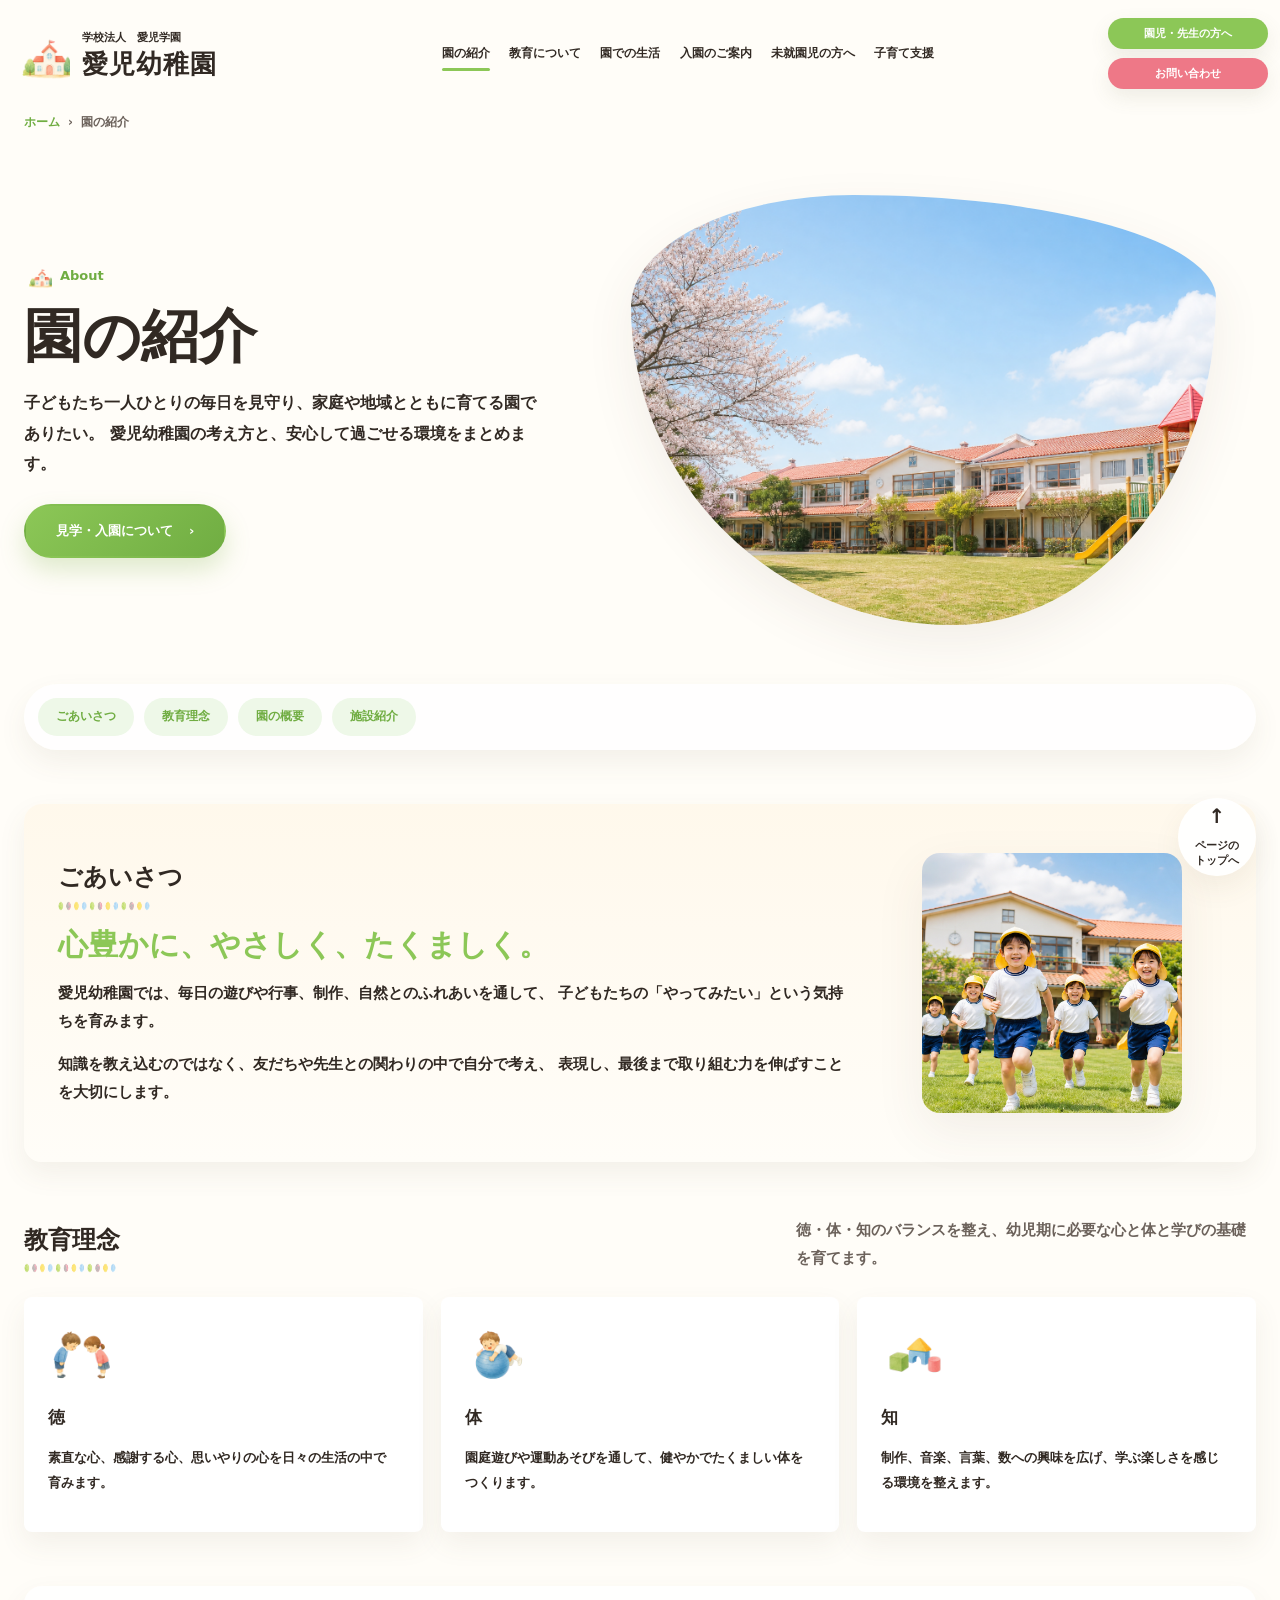
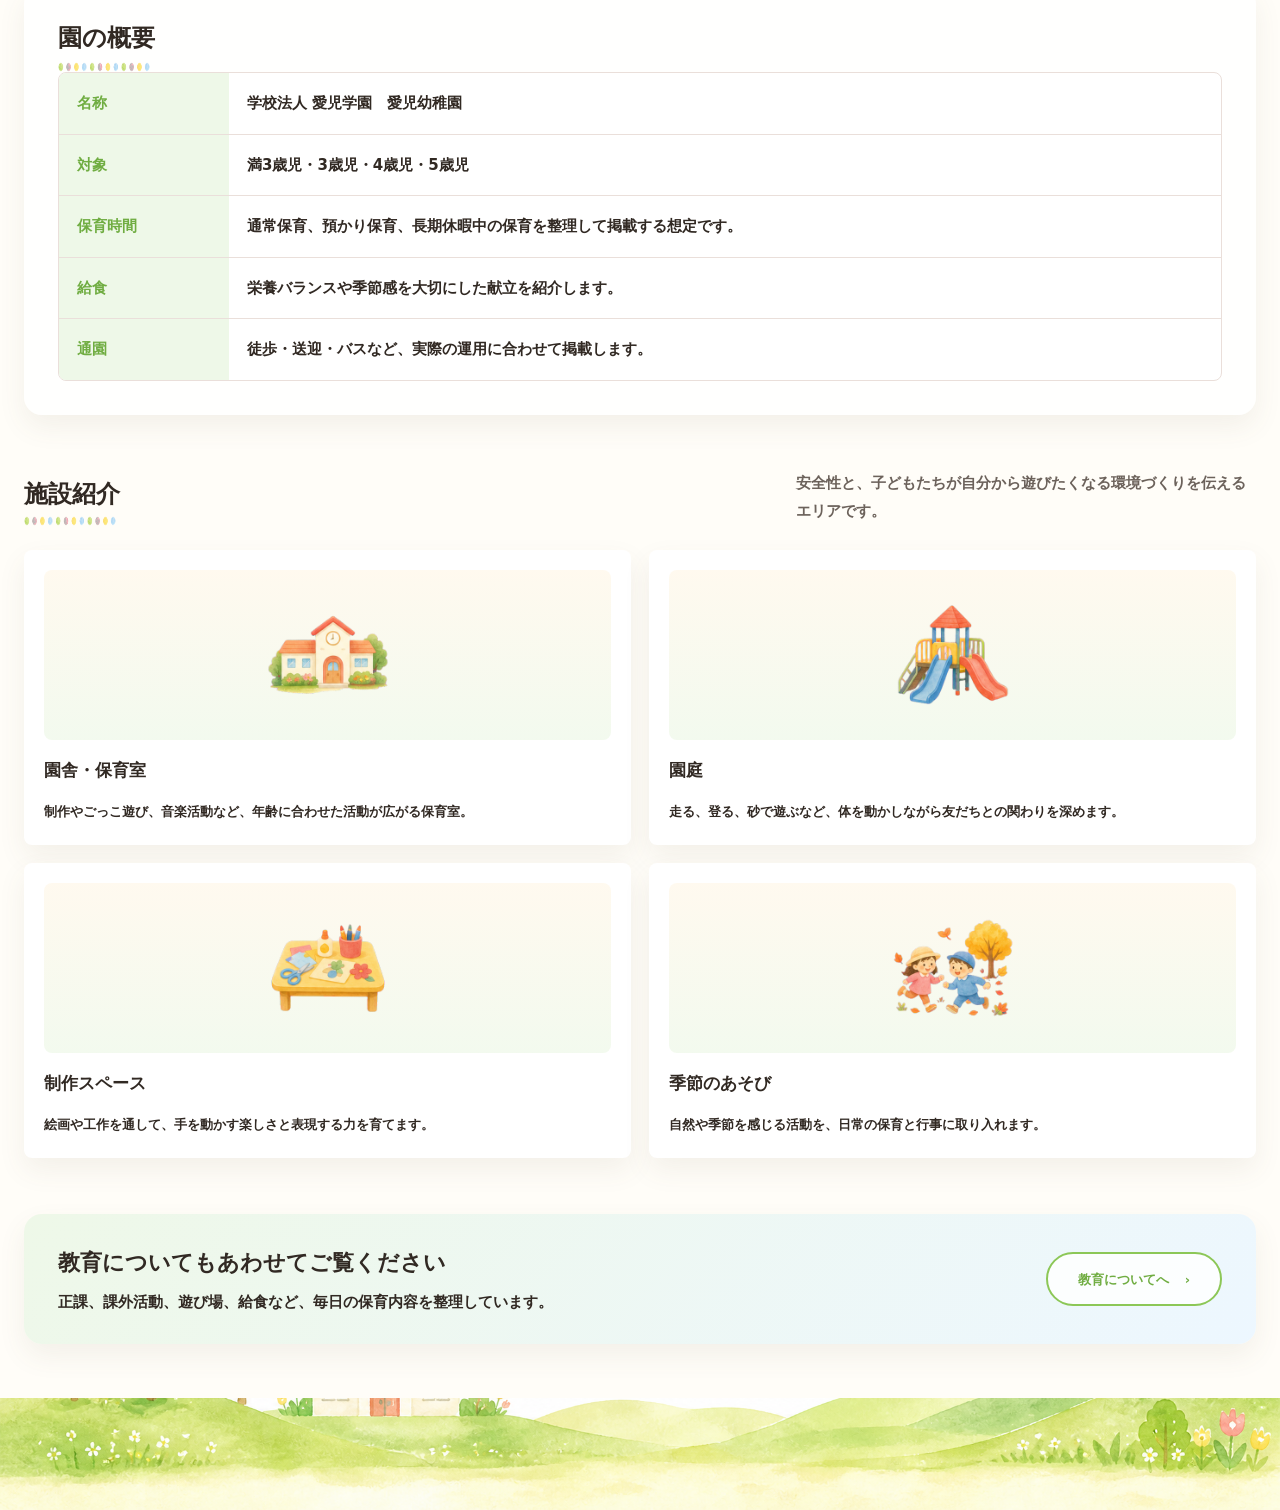
==== commit fb00dd7f: "ギャラリー" ====
--- a/about.html
+++ b/about.html
@@ -92,17 +92,17 @@
         </div>
         <div class="value-grid">
           <article class="value-card">
-            <img src="./assets/images/icon-heart.png" alt="" aria-hidden="true">
+            <img src="./assets/images/card-icon-lesson-manners.png" alt="" aria-hidden="true">
             <h3>徳</h3>
             <p>素直な心、感謝する心、思いやりの心を日々の生活の中で育みます。</p>
           </article>
           <article class="value-card">
-            <img src="./assets/images/icon-sprout.png" alt="" aria-hidden="true">
+            <img src="./assets/images/card-icon-lesson-gym.png" alt="" aria-hidden="true">
             <h3>体</h3>
             <p>園庭遊びや運動あそびを通して、健やかでたくましい体をつくります。</p>
           </article>
           <article class="value-card">
-            <img src="./assets/images/icon-book.png" alt="" aria-hidden="true">
+            <img src="./assets/images/card-icon-lesson-numbers.png" alt="" aria-hidden="true">
             <h3>知</h3>
             <p>制作、音楽、言葉、数への興味を広げ、学ぶ楽しさを感じる環境を整えます。</p>
           </article>
@@ -133,22 +133,22 @@
         </div>
         <div class="facility-grid">
           <article class="facility-card">
-            <img src="./assets/images/news-campus.png" alt="園舎のイメージ">
+            <img src="./assets/images/card-icon-about-building.png" alt="園舎のイメージ">
             <h3>園舎・保育室</h3>
             <p>制作やごっこ遊び、音楽活動など、年齢に合わせた活動が広がる保育室。</p>
           </article>
           <article class="facility-card">
-            <img src="./assets/images/hero-children-running.png" alt="園庭のイメージ">
+            <img src="./assets/images/card-icon-about-playground.png" alt="園庭のイメージ">
             <h3>園庭</h3>
             <p>走る、登る、砂で遊ぶなど、体を動かしながら友だちとの関わりを深めます。</p>
           </article>
           <article class="facility-card">
-            <img src="./assets/images/philosophy-craft-circle.png" alt="制作活動のイメージ">
+            <img src="./assets/images/card-icon-about-craft.png" alt="制作活動のイメージ">
             <h3>制作スペース</h3>
             <p>絵画や工作を通して、手を動かす楽しさと表現する力を育てます。</p>
           </article>
           <article class="facility-card">
-            <img src="./assets/images/philosophy-bubbles-circle.png" alt="外遊びのイメージ">
+            <img src="./assets/images/card-icon-annual-season.png" alt="季節のあそびのイメージ">
             <h3>季節のあそび</h3>
             <p>自然や季節を感じる活動を、日常の保育と行事に取り入れます。</p>
           </article>
--- a/style.css
+++ b/style.css
@@ -1147,6 +1147,10 @@
   align-items: center;
 }
 
+.system-card-sample {
+  margin-top: 18px;
+}
+
 .sample-subpage {
   display: grid;
   grid-template-columns: 0.9fr 1.1fr;
@@ -1357,6 +1361,19 @@
   object-fit: cover;
 }
 
+.photo-card--icon {
+  display: grid;
+  place-items: center;
+  background: linear-gradient(180deg, rgba(255, 248, 235, 0.92), rgba(246, 251, 235, 0.9));
+}
+
+.photo-card--icon img {
+  width: min(260px, 86%);
+  height: 260px;
+  padding: 18px;
+  object-fit: contain;
+}
+
 .value-grid {
   display: grid;
   grid-template-columns: repeat(3, 1fr);
@@ -1372,9 +1389,9 @@
 }
 
 .value-card img {
-  width: 52px;
-  height: 52px;
-  margin-bottom: 14px;
+  width: 68px;
+  height: 68px;
+  margin-bottom: 12px;
   object-fit: contain;
 }
 
@@ -1452,6 +1469,29 @@
   object-fit: cover;
 }
 
+.facility-card img[src*="card-icon-"],
+.lesson-card--icon img {
+  padding: 16px;
+  background: linear-gradient(180deg, rgba(255, 248, 235, 0.8), rgba(238, 248, 232, 0.72));
+  object-fit: contain;
+}
+
+.event-card--icon {
+  grid-template-columns: 74px 1fr;
+  align-items: center;
+}
+
+.event-card--icon img {
+  grid-row: span 3;
+  width: 72px;
+  height: 72px;
+  object-fit: contain;
+}
+
+.event-card--icon .button {
+  justify-self: start;
+}
+
 .facility-card h3,
 .lesson-card h3,
 .event-card h3 {
@@ -1475,13 +1515,26 @@
 }
 
 .month-card {
+  display: grid;
+  grid-template-columns: 1fr 58px;
+  align-items: start;
   padding: 20px;
   border-radius: var(--radius-card);
   background: #fff;
   box-shadow: var(--shadow-card);
 }
 
+.month-card__icon {
+  grid-column: 2;
+  grid-row: 1 / span 2;
+  justify-self: end;
+  width: 58px;
+  height: 58px;
+  object-fit: contain;
+}
+
 .month-card h3 {
+  grid-column: 1;
   margin: 0 0 10px;
   color: var(--color-green-deep);
   font-size: 24px;
@@ -1489,6 +1542,7 @@
 }
 
 .month-card ul {
+  grid-column: 1 / -1;
   display: grid;
   gap: 5px;
   margin: 0;
@@ -1538,6 +1592,12 @@
   object-fit: cover;
 }
 
+.schedule-step img[src*="card-icon-"] {
+  padding: 10px;
+  background: linear-gradient(180deg, rgba(255, 248, 235, 0.86), rgba(238, 248, 232, 0.82));
+  object-fit: contain;
+}
+
 .guide-flow {
   counter-reset: guide;
   display: grid;
@@ -1546,7 +1606,11 @@
 
 .guide-flow__item {
   position: relative;
-  padding: 22px 24px 22px 76px;
+  display: grid;
+  grid-template-columns: 62px 1fr;
+  gap: 16px;
+  align-items: center;
+  padding: 20px 24px;
   border-radius: var(--radius-card);
   background: #fff;
   box-shadow: var(--shadow-card);
@@ -1554,19 +1618,25 @@
 
 .guide-flow__item::before {
   position: absolute;
-  left: 22px;
-  top: 22px;
+  left: 18px;
+  top: 18px;
   display: grid;
   place-items: center;
-  width: 36px;
-  height: 36px;
+  width: 26px;
+  height: 26px;
   border-radius: 50%;
   color: #fff;
   background: var(--color-green);
-  font-size: 15px;
+  font-size: 12px;
   font-weight: 900;
   counter-increment: guide;
   content: counter(guide);
+}
+
+.guide-flow__icon {
+  width: 62px;
+  height: 62px;
+  object-fit: contain;
 }
 
 .guide-flow__item h3 {
